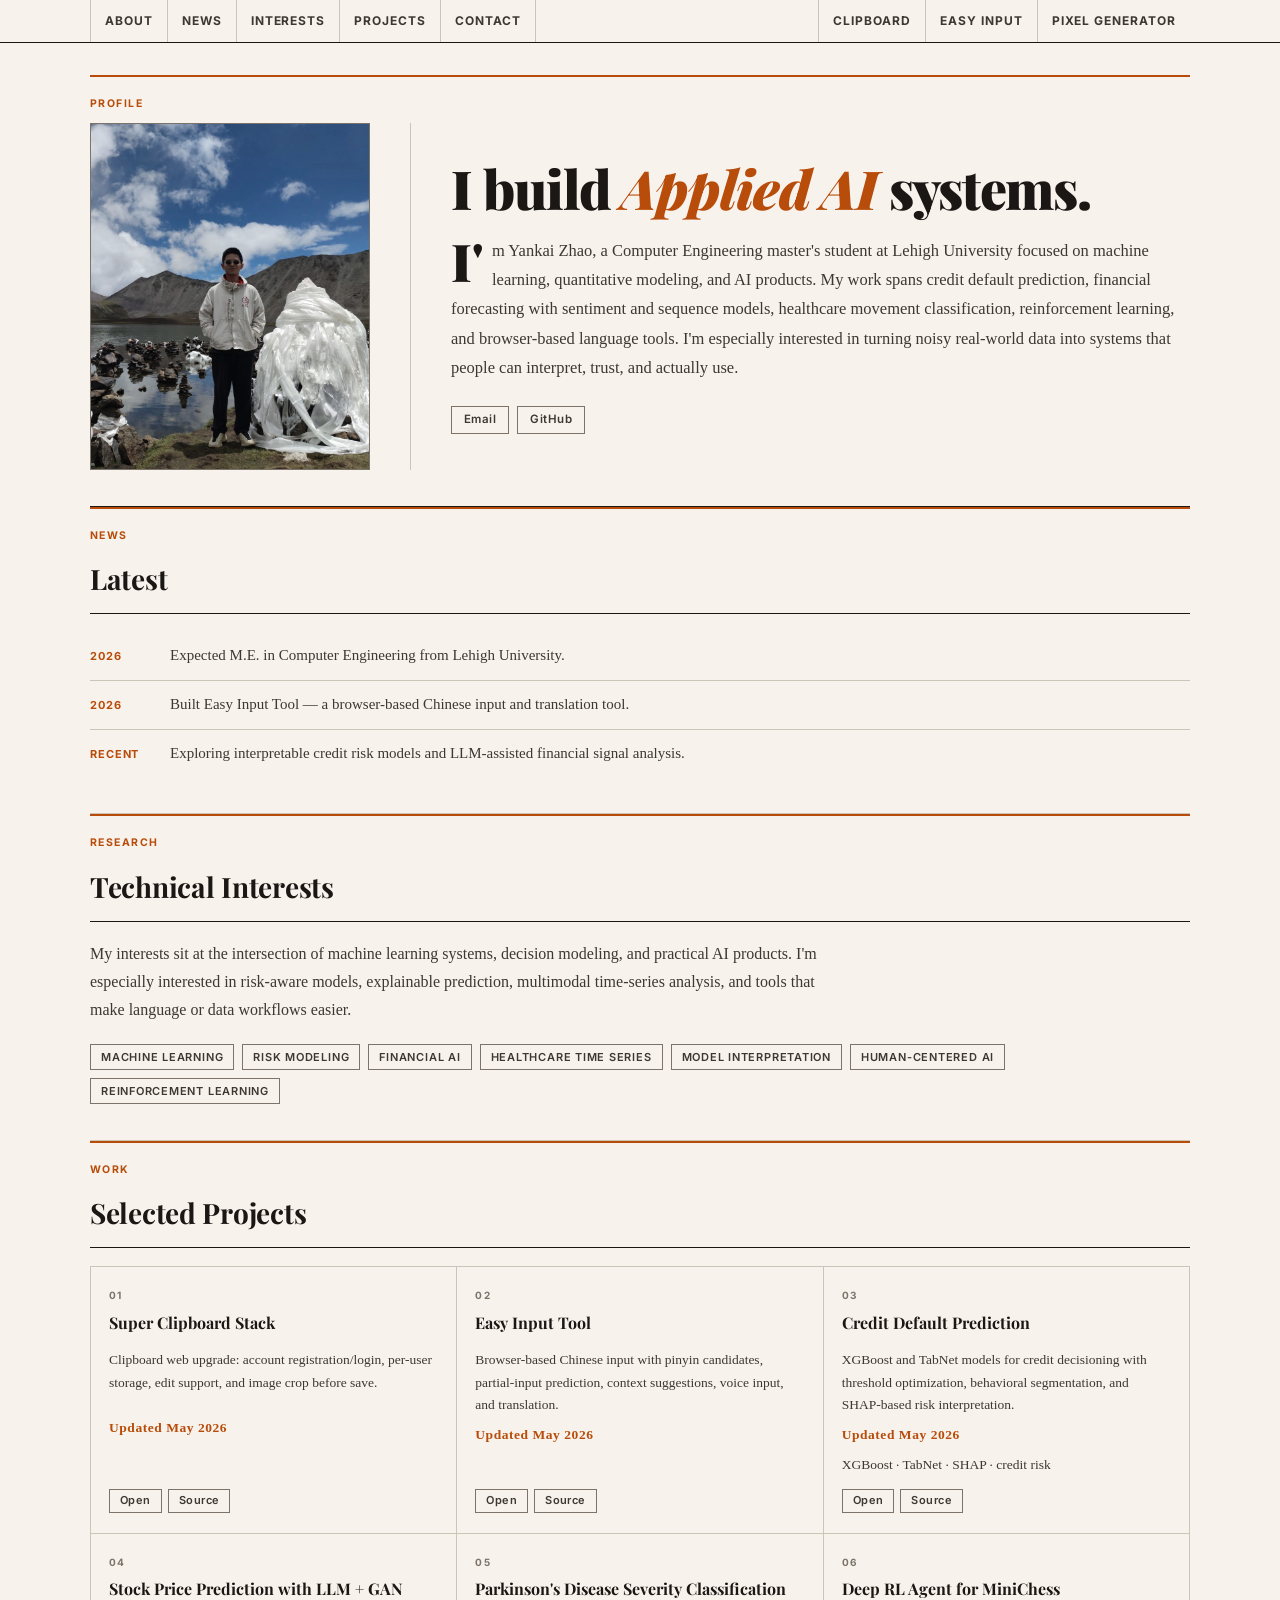
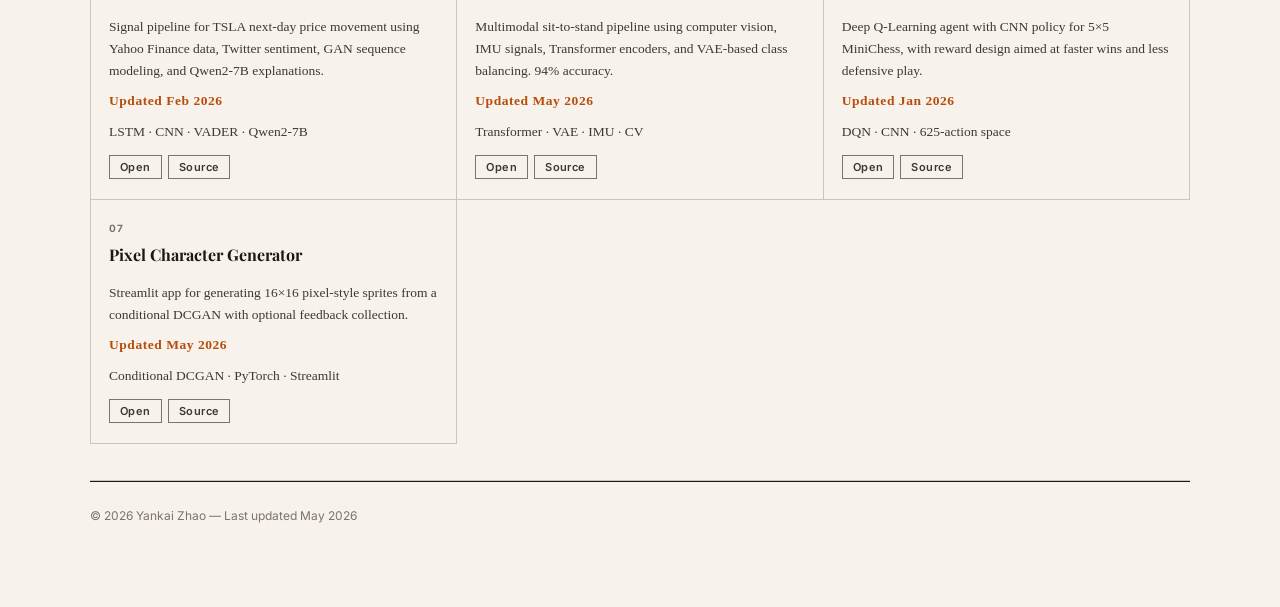
==== index.html @ a2db2d70 "Update Pixel Generator link text in tool dock Co-Authored-By: Claude Sonnet 4.6 <noreply@anthropic.c" ====
<!doctype html>
<html lang="en">
<head>
  <meta charset="utf-8">
  <meta name="viewport" content="width=device-width, initial-scale=1">
  <title>Yankai Zhao | Applied AI Systems</title>
  <meta name="description" content="Yankai Zhao is a Computer Engineering graduate student at Lehigh University building applied AI systems, quantitative models, browser tools, financial forecasting workflows, healthcare time-series models, and pixel generation projects.">
  <meta name="author" content="Yankai Zhao">
  <meta name="robots" content="index, follow">
  <link rel="canonical" href="https://yankaizhao322.github.io/">
  <meta property="og:title" content="Yankai Zhao | Applied AI Systems">
  <meta property="og:description" content="Applied AI systems portfolio.">
  <meta property="og:type" content="website">
  <meta property="og:url" content="https://yankaizhao322.github.io/">
  <link rel="preconnect" href="https://fonts.googleapis.com">
  <link rel="preconnect" href="https://fonts.gstatic.com" crossorigin>
  <link href="https://fonts.googleapis.com/css2?family=Playfair+Display:ital,wght@0,400;0,600;0,700;0,900;1,400;1,700&family=Inter:wght@400;500;600;700&display=swap" rel="stylesheet">
  <style>
    :root {
      --paper:        #f7f3ec;
      --paper2:       #efe9de;
      --ink:          #1a1714;
      --ink2:         #3d3830;
      --muted:        #7d7368;
      --rule:         #ccc5b8;
      --rule-dark:    #7d7368;
      --accent:       #b84c0a;
      --accent-light: #fdf3ec;
      --heading-font: 'Playfair Display', Georgia, 'Times New Roman', serif;
      --body-font:    Georgia, 'Times New Roman', serif;
      --ui-font:      'Inter', system-ui, sans-serif;
    }

    *, *::before, *::after { box-sizing: border-box; margin: 0; padding: 0; }
    html { scroll-behavior: smooth; }

    body {
      min-height: 100vh;
      font-family: var(--body-font);
      font-size: 16px;
      line-height: 1.72;
      color: var(--ink);
      background: var(--paper);
      -webkit-font-smoothing: antialiased;
    }

    a { color: var(--accent); text-decoration: underline; text-decoration-thickness: 1px; text-underline-offset: 2px; }
    a:hover { color: var(--ink); }

    /* ── Masthead / banner at top ── */
    .masthead {
      border-top: 3px solid var(--ink);
      border-bottom: 1px solid var(--ink);
      padding: 18px 0 14px;
      text-align: center;
      margin-bottom: 0;
    }

    .masthead-date {
      font-family: var(--ui-font);
      font-size: 11px;
      font-weight: 600;
      letter-spacing: 0.12em;
      text-transform: uppercase;
      color: var(--muted);
      margin-bottom: 8px;
    }

    .masthead-title {
      font-family: var(--heading-font);
      font-size: clamp(40px, 6vw, 80px);
      font-weight: 900;
      line-height: 0.95;
      letter-spacing: -0.01em;
      color: var(--ink);
    }

    .masthead-rule {
      height: 1px;
      background: var(--ink);
      margin: 12px 0 8px;
    }

    .masthead-tagline {
      font-family: var(--ui-font);
      font-size: 11px;
      font-weight: 500;
      letter-spacing: 0.1em;
      text-transform: uppercase;
      color: var(--muted);
    }

    /* ── Nav bar ── */
    .navbar {
      border-bottom: 1px solid var(--ink);
      padding: 0;
    }

    .navbar-inner {
      width: min(1100px, calc(100vw - 48px));
      margin: 0 auto;
      display: flex;
      justify-content: space-between;
      align-items: center;
      height: 42px;
    }

    .nav {
      display: flex;
      gap: 0;
      font-family: var(--ui-font);
      font-size: 12px;
      font-weight: 700;
      letter-spacing: 0.08em;
      text-transform: uppercase;
    }

    .nav a {
      padding: 0 14px;
      height: 42px;
      display: flex;
      align-items: center;
      color: var(--ink2);
      text-decoration: none;
      border-right: 1px solid var(--rule);
      transition: background 120ms, color 120ms;
    }

    .nav a:first-child { border-left: 1px solid var(--rule); }

    .nav a:hover {
      background: var(--ink);
      color: var(--paper);
    }

/* ── Tool dock (inline in navbar) ── */
    .tool-dock {
      display: flex;
      flex-direction: row;
      gap: 0;
    }

    .tool-dock-label { display: none; }

    .tool-dock a {
      display: flex;
      align-items: center;
      padding: 0 14px;
      height: 42px;
      color: var(--ink2);
      font-family: var(--ui-font);
      font-size: 12px;
      font-weight: 700;
      letter-spacing: 0.08em;
      text-transform: uppercase;
      text-decoration: none;
      border-left: 1px solid var(--rule);
      white-space: nowrap;
      transition: background 120ms, color 120ms;
    }

    .tool-dock a:hover { background: var(--accent); color: var(--paper); }

    /* ── Page wrapper ── */
    .site {
      width: min(1100px, calc(100vw - 48px));
      margin: 0 auto;
      padding: 0 0 80px;
    }

    /* ── Section label (like newspaper section heading) ── */
    .section-label {
      font-family: var(--ui-font);
      font-size: 10.5px;
      font-weight: 700;
      letter-spacing: 0.14em;
      text-transform: uppercase;
      color: var(--accent);
      padding: 18px 0 10px;
      border-top: 2px solid var(--accent);
      display: block;
    }

    /* ── Hero intro ── */
    .intro-section {
      border-bottom: 1px solid var(--ink);
      padding: 32px 0 36px;
    }

    .intro {
      display: grid;
      grid-template-columns: 280px 1fr;
      gap: 40px;
      align-items: stretch;
    }

    .portrait {
      width: 100%;
      height: 100%;
      min-height: 340px;
      object-fit: cover;
      object-position: center 28%;
      display: block;
      border: 1px solid var(--rule-dark);
      filter: grayscale(30%);
      transition: filter 400ms ease;
    }

    .portrait:hover { filter: grayscale(0%); }

    .intro-copy {
      display: flex;
      flex-direction: column;
      justify-content: center;
      border-left: 1px solid var(--rule);
      padding-left: 40px;
    }

    h1 {
      font-family: var(--heading-font);
      font-size: clamp(32px, 4.2vw, 58px);
      font-weight: 900;
      line-height: 1.06;
      letter-spacing: -0.02em;
      color: var(--ink);
      margin-bottom: 20px;
    }

    h1 em {
      font-style: italic;
      color: var(--accent);
    }

    .bio-text {
      font-family: var(--body-font);
      font-size: 16.5px;
      line-height: 1.78;
      color: var(--ink2);
      margin-bottom: 24px;
    }

    .bio-text::first-letter {
      font-family: var(--heading-font);
      font-size: 52px;
      font-weight: 900;
      float: left;
      line-height: 0.82;
      margin: 4px 8px 0 0;
      color: var(--ink);
    }

    .identity {
      margin-bottom: 14px;
      padding-bottom: 14px;
      border-bottom: 1px solid var(--rule);
    }

    .ident-name {
      font-family: var(--heading-font);
      font-size: 15px;
      font-weight: 700;
      color: var(--ink);
    }

    .ident-role {
      font-family: var(--ui-font);
      font-size: 12px;
      font-weight: 500;
      color: var(--muted);
      letter-spacing: 0.04em;
      margin-top: 2px;
    }

    .contact-links {
      display: flex;
      flex-wrap: wrap;
      gap: 8px;
    }

    .contact-links a {
      display: inline-flex;
      align-items: center;
      height: 28px;
      padding: 0 12px;
      background: transparent;
      border: 1px solid var(--rule-dark);
      color: var(--ink2);
      font-family: var(--ui-font);
      font-size: 11.5px;
      font-weight: 600;
      letter-spacing: 0.04em;
      text-decoration: none;
      transition: background 120ms, color 120ms, border-color 120ms;
    }

    .contact-links a:hover {
      background: var(--ink);
      color: var(--paper);
      border-color: var(--ink);
    }

    /* ── Generic section ── */
    .section {
      border-bottom: 1px solid var(--rule);
      padding-bottom: 36px;
      margin-bottom: 0;
    }

    h2 {
      font-family: var(--heading-font);
      font-size: 28px;
      font-weight: 700;
      letter-spacing: -0.01em;
      color: var(--ink);
      margin-bottom: 18px;
      padding-bottom: 10px;
      border-bottom: 1px solid var(--ink);
    }

    h3 {
      font-family: var(--heading-font);
      font-size: 16px;
      font-weight: 700;
      color: var(--ink);
      margin-bottom: 8px;
      line-height: 1.3;
    }

    .section-text {
      font-family: var(--body-font);
      font-size: 16px;
      line-height: 1.76;
      color: var(--ink2);
      max-width: 760px;
      margin-bottom: 20px;
    }

    /* ── News ── */
    .news { display: flex; flex-direction: column; }

    .news-item {
      display: grid;
      grid-template-columns: 64px 1fr;
      gap: 16px;
      align-items: baseline;
      padding: 11px 0;
      border-bottom: 1px solid var(--rule);
      font-family: var(--body-font);
      font-size: 15px;
      color: var(--ink2);
    }

    .news-item:last-child { border-bottom: none; }

    .date {
      font-family: var(--ui-font);
      font-size: 11px;
      font-weight: 700;
      letter-spacing: 0.08em;
      text-transform: uppercase;
      color: var(--accent);
      padding-top: 2px;
    }

    /* ── Tags ── */
    .tags { display: flex; flex-wrap: wrap; gap: 8px; }

    .tag {
      display: inline-flex;
      align-items: center;
      height: 26px;
      padding: 0 10px;
      background: transparent;
      border: 1px solid var(--rule-dark);
      color: var(--ink2);
      font-family: var(--ui-font);
      font-size: 11px;
      font-weight: 600;
      letter-spacing: 0.07em;
      text-transform: uppercase;
      transition: background 120ms, color 120ms;
    }

    .tag:hover {
      background: var(--ink);
      color: var(--paper);
      border-color: var(--ink);
    }

    /* ── Projects grid ── */
    .grid {
      display: grid;
      grid-template-columns: repeat(3, 1fr);
      gap: 0;
      border-top: 1px solid var(--rule);
      border-left: 1px solid var(--rule);
    }

    .project {
      display: flex;
      flex-direction: column;
      gap: 8px;
      padding: 20px 18px;
      border-right: 1px solid var(--rule);
      border-bottom: 1px solid var(--rule);
      background: var(--paper);
      transition: background 150ms;
    }

    .project:hover { background: var(--accent-light); }

    .project-num {
      font-family: var(--ui-font);
      font-size: 10px;
      font-weight: 700;
      letter-spacing: 0.12em;
      text-transform: uppercase;
      color: var(--muted);
    }

    .project p {
      font-family: var(--body-font);
      font-size: 13.5px;
      line-height: 1.65;
      color: var(--ink2);
      flex: 1;
    }

    .meta {
      font-family: var(--ui-font);
      font-size: 11px;
      color: var(--muted);
      line-height: 1.5;
    }

    .meta.updated {
      font-weight: 700;
      color: var(--accent);
      letter-spacing: 0.04em;
    }

    .project-actions {
      display: flex;
      flex-wrap: wrap;
      gap: 6px;
      margin-top: 4px;
    }

    .project-link {
      display: inline-flex;
      align-items: center;
      height: 24px;
      padding: 0 10px;
      background: transparent;
      border: 1px solid var(--rule-dark);
      color: var(--ink2);
      font-family: var(--ui-font);
      font-size: 11px;
      font-weight: 600;
      letter-spacing: 0.04em;
      text-decoration: none;
      transition: background 120ms, color 120ms, border-color 120ms;
    }

    .project-link:hover {
      background: var(--accent);
      border-color: var(--accent);
      color: var(--paper);
    }

    /* ── Footer ── */
    footer {
      padding-top: 24px;
      font-family: var(--ui-font);
      font-size: 12px;
      color: var(--muted);
      border-top: 1px solid var(--ink);
    }

    /* ── Responsive ── */
    @media (max-width: 960px) {
      .intro { grid-template-columns: 1fr; gap: 24px; align-items: start; }
      .intro-copy { border-left: none; padding-left: 0; border-top: 1px solid var(--rule); padding-top: 24px; }
      .portrait { width: min(280px, 100%); height: auto; aspect-ratio: 4/5; }
      .tool-dock { display: none; }
      .grid { grid-template-columns: repeat(2, 1fr); }
    }

    @media (max-width: 640px) {
      .site, .navbar-inner { width: calc(100vw - 32px); }
      .nav a { padding: 0 10px; }
      .grid { grid-template-columns: 1fr; }
    }
  </style>
</head>
<body>

  <!-- Nav -->
  <div class="navbar">
    <div class="navbar-inner">
      <nav class="nav" aria-label="Primary">
        <a href="#bio">About</a>
        <a href="#news">News</a>
        <a href="#research">Interests</a>
        <a href="#projects">Projects</a>
        <a href="#contact">Contact</a>
      </nav>
      <aside class="tool-dock" aria-label="Tools">
        <span class="tool-dock-label">Tools</span>
        <a href="https://yankaizhao322.github.io/clipboard/">Clipboard</a>
        <a href="https://yankaizhao322.github.io/Easy-Input-Tool/">Easy Input</a>
        <a href="https://pixel-style-character-generator.streamlit.app/">Pixel Generator</a>
      </aside>
    </div>
  </div>

  <main class="site">

    <!-- Hero -->
    <section class="intro-section" id="bio">
      <span class="section-label">Profile</span>
      <div class="intro">
        <img class="portrait" src="./assets/yankai-zhao.jpg" alt="Yankai Zhao">
        <div class="intro-copy">
          <h1>I build <em>Applied</em> <em>AI</em> systems.</h1>
          <p class="bio-text">
            I'm Yankai Zhao, a Computer Engineering master's student at Lehigh University focused on
            machine learning, quantitative modeling, and AI products. My work spans credit default
            prediction, financial forecasting with sentiment and sequence models, healthcare movement
            classification, reinforcement learning, and browser-based language tools. I'm especially
            interested in turning noisy real-world data into systems that people can interpret, trust,
            and actually use.
          </p>
<div class="contact-links" id="contact">
            <a href="mailto:zhaoyankai18514473503@gmail.com">Email</a>
            <a href="https://github.com/yankaizhao322">GitHub</a>
          </div>
        </div>
      </div>
    </section>

    <!-- News -->
    <section class="section" id="news">
      <span class="section-label">News</span>
      <h2>Latest</h2>
      <div class="news">
        <div class="news-item">
          <span class="date">2026</span>
          <span>Expected M.E. in Computer Engineering from Lehigh University.</span>
        </div>
        <div class="news-item">
          <span class="date">2026</span>
          <span>Built Easy Input Tool — a browser-based Chinese input and translation tool.</span>
        </div>
        <div class="news-item">
          <span class="date">Recent</span>
          <span>Exploring interpretable credit risk models and LLM-assisted financial signal analysis.</span>
        </div>
      </div>
    </section>

    <!-- Research interests -->
    <section class="section" id="research">
      <span class="section-label">Research</span>
      <h2>Technical Interests</h2>
      <p class="section-text">
        My interests sit at the intersection of machine learning systems, decision modeling, and
        practical AI products. I'm especially interested in risk-aware models, explainable prediction,
        multimodal time-series analysis, and tools that make language or data workflows easier.
      </p>
      <div class="tags">
        <span class="tag">Machine learning</span>
        <span class="tag">Risk modeling</span>
        <span class="tag">Financial AI</span>
        <span class="tag">Healthcare time series</span>
        <span class="tag">Model interpretation</span>
        <span class="tag">Human-centered AI</span>
        <span class="tag">Reinforcement learning</span>
      </div>
    </section>

    <!-- Projects -->
    <section class="section" id="projects">
      <span class="section-label">Work</span>
      <h2>Selected Projects</h2>
      <div class="grid">

        <article class="project">
          <span class="project-num">01</span>
          <h3>Super Clipboard Stack</h3>
          <p>Clipboard web upgrade: account registration/login, per-user storage, edit support, and image crop before save.</p>
          <p class="meta updated">Updated May 2026</p>
          <div class="project-actions">
            <a class="project-link" href="https://yankaizhao322.github.io/clipboard/">Open</a>
            <a class="project-link" href="https://github.com/yankaizhao322/SuperClipboardStack">Source</a>
          </div>
        </article>

        <article class="project">
          <span class="project-num">02</span>
          <h3>Easy Input Tool</h3>
          <p>Browser-based Chinese input with pinyin candidates, partial-input prediction, context suggestions, voice input, and translation.</p>
          <p class="meta updated">Updated May 2026</p>
          <div class="project-actions">
            <a class="project-link" href="https://yankaizhao322.github.io/Easy-Input-Tool/">Open</a>
            <a class="project-link" href="https://github.com/yankaizhao322/Easy-Input-Tool">Source</a>
          </div>
        </article>

        <article class="project">
          <span class="project-num">03</span>
          <h3>Credit Default Prediction</h3>
          <p>XGBoost and TabNet models for credit decisioning with threshold optimization, behavioral segmentation, and SHAP-based risk interpretation.</p>
          <p class="meta updated">Updated May 2026</p>
          <p class="meta">XGBoost · TabNet · SHAP · credit risk</p>
          <div class="project-actions">
            <a class="project-link" href="./coming-soon.html?project=credit-default-prediction">Open</a>
            <a class="project-link" href="https://github.com/yankaizhao322/Credit-Default-Risk-Prediction">Source</a>
          </div>
        </article>

        <article class="project">
          <span class="project-num">04</span>
          <h3>Stock Price Prediction with LLM + GAN</h3>
          <p>Signal pipeline for TSLA next-day price movement using Yahoo Finance data, Twitter sentiment, GAN sequence modeling, and Qwen2-7B explanations.</p>
          <p class="meta updated">Updated Feb 2026</p>
          <p class="meta">LSTM · CNN · VADER · Qwen2-7B</p>
          <div class="project-actions">
            <a class="project-link" href="./coming-soon.html?project=stock-price-prediction">Open</a>
            <a class="project-link" href="https://github.com/yankaizhao322/stock-prediction-with-LLM-and-Deep-Learning">Source</a>
          </div>
        </article>

        <article class="project">
          <span class="project-num">05</span>
          <h3>Parkinson's Disease Severity Classification</h3>
          <p>Multimodal sit-to-stand pipeline using computer vision, IMU signals, Transformer encoders, and VAE-based class balancing. 94% accuracy.</p>
          <p class="meta updated">Updated May 2026</p>
          <p class="meta">Transformer · VAE · IMU · CV</p>
          <div class="project-actions">
            <a class="project-link" href="./coming-soon.html?project=parkinsons-severity-classification">Open</a>
            <a class="project-link" href="https://github.com/yankaizhao322/Parkinson-s-Patients">Source</a>
          </div>
        </article>

        <article class="project">
          <span class="project-num">06</span>
          <h3>Deep RL Agent for MiniChess</h3>
          <p>Deep Q-Learning agent with CNN policy for 5×5 MiniChess, with reward design aimed at faster wins and less defensive play.</p>
          <p class="meta updated">Updated Jan 2026</p>
          <p class="meta">DQN · CNN · 625-action space</p>
          <div class="project-actions">
            <a class="project-link" href="./coming-soon.html?project=minichess-agent">Open</a>
            <a class="project-link" href="https://github.com/yankaizhao322/MiniChess_Agent">Source</a>
          </div>
        </article>

        <article class="project">
          <span class="project-num">07</span>
          <h3>Pixel Character Generator</h3>
          <p>Streamlit app for generating 16×16 pixel-style sprites from a conditional DCGAN with optional feedback collection.</p>
          <p class="meta updated">Updated May 2026</p>
          <p class="meta">Conditional DCGAN · PyTorch · Streamlit</p>
          <div class="project-actions">
            <a class="project-link" href="https://pixel-style-character-generator.streamlit.app/">Open</a>
            <a class="project-link" href="https://github.com/yankaizhao322/Pixel_Style_Character_Generator">Source</a>
          </div>
        </article>

      </div>
    </section>

    <footer>
      <span>© 2026 Yankai Zhao — Last updated May 2026</span>
    </footer>

  </main>
</body>
</html>
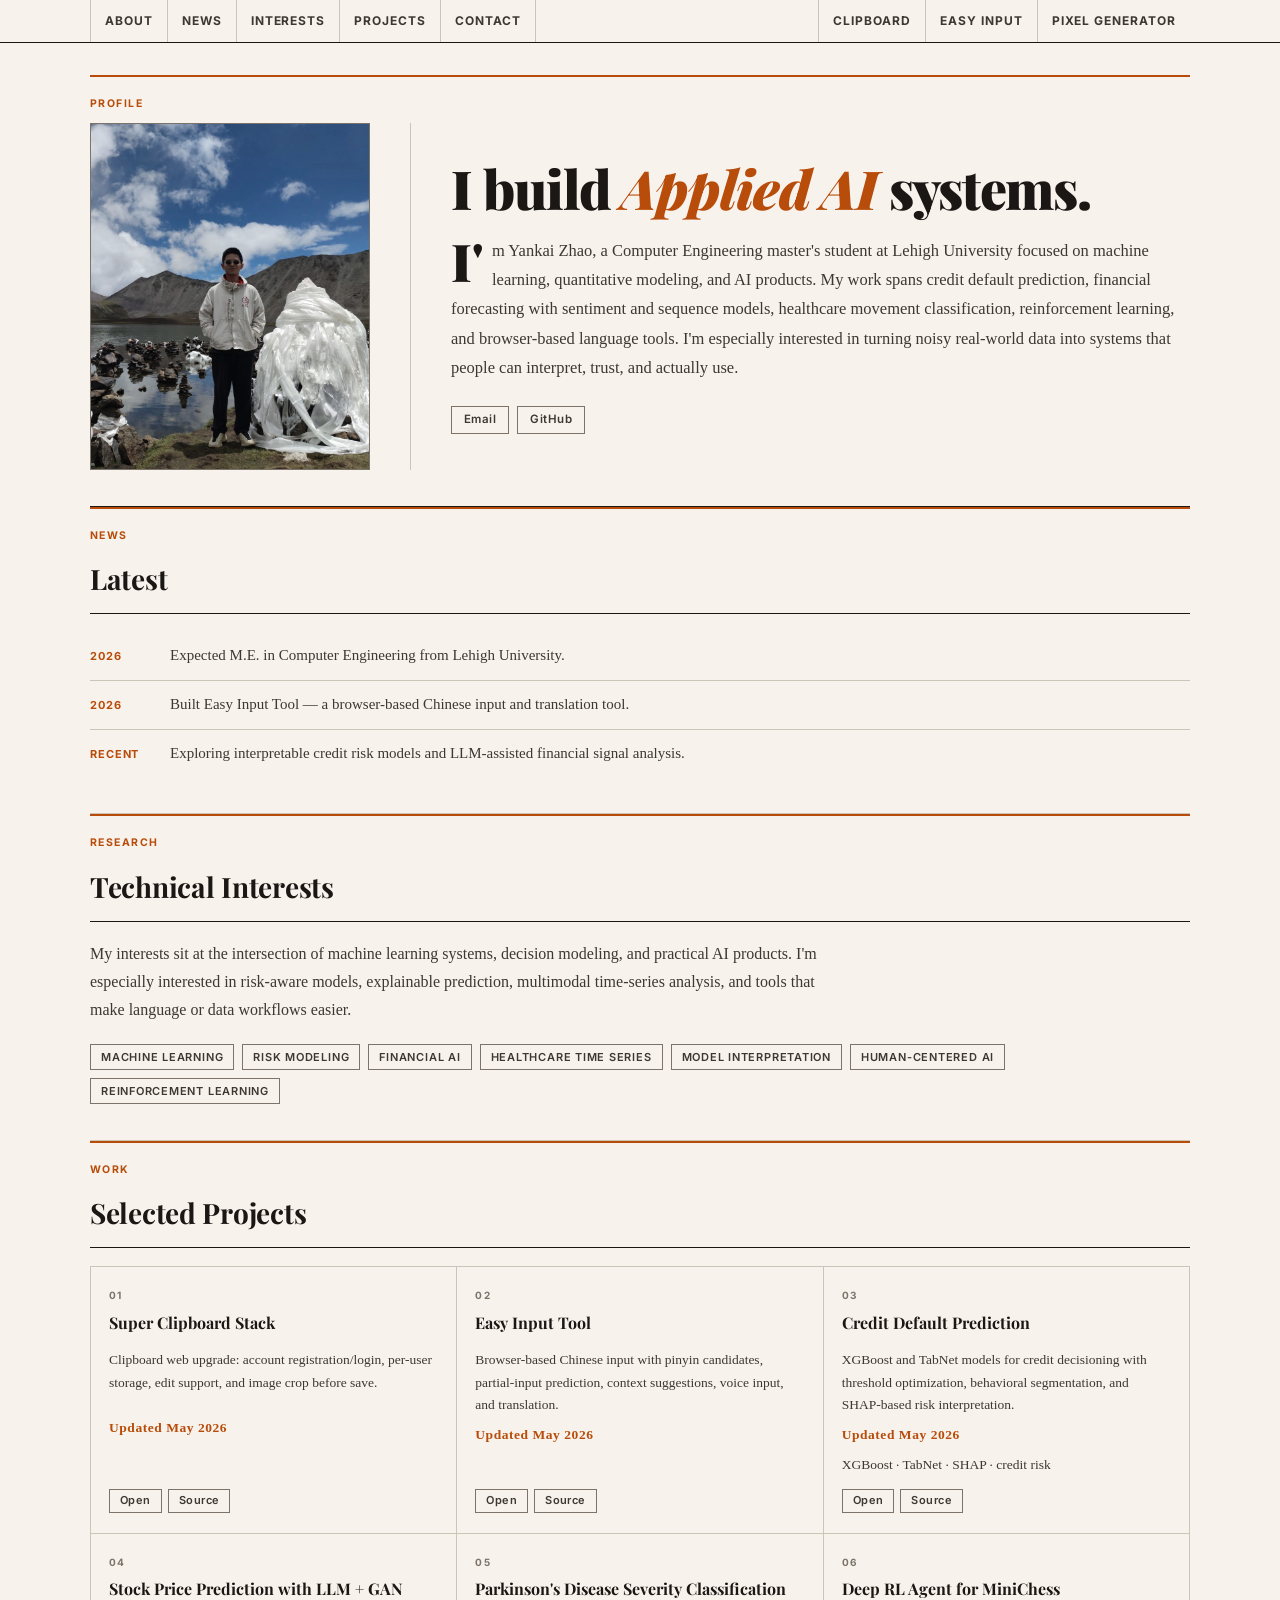
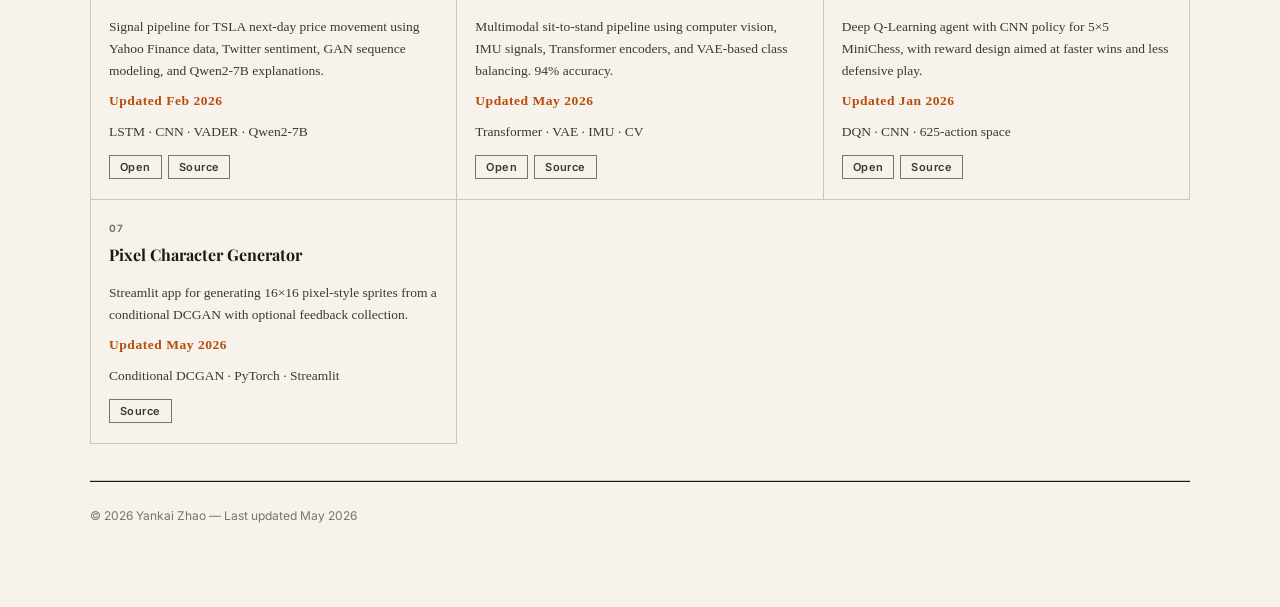
==== commit 44a63250: "Update index.html" ====
--- a/index.html
+++ b/index.html
@@ -509,7 +509,7 @@
         <span class="tool-dock-label">Tools</span>
         <a href="https://yankaizhao322.github.io/clipboard/">Clipboard</a>
         <a href="https://yankaizhao322.github.io/Easy-Input-Tool/">Easy Input</a>
-        <a href="https://pixel-style-character-generator.streamlit.app/">Pixel Generator</a>
+        <a href="https://yankaizhao322.github.io/pixel-generator/">Pixel Generator</a>
       </aside>
     </div>
   </div>
@@ -662,7 +662,7 @@
           <p class="meta updated">Updated May 2026</p>
           <p class="meta">Conditional DCGAN · PyTorch · Streamlit</p>
           <div class="project-actions">
-            <a class="project-link" href="https://pixel-style-character-generator.streamlit.app/">Open</a>
+            <!-- <a class="project-link" href="https://pixel-style-character-generator.streamlit.app/">Open</a> -->
             <a class="project-link" href="https://github.com/yankaizhao322/Pixel_Style_Character_Generator">Source</a>
           </div>
         </article>
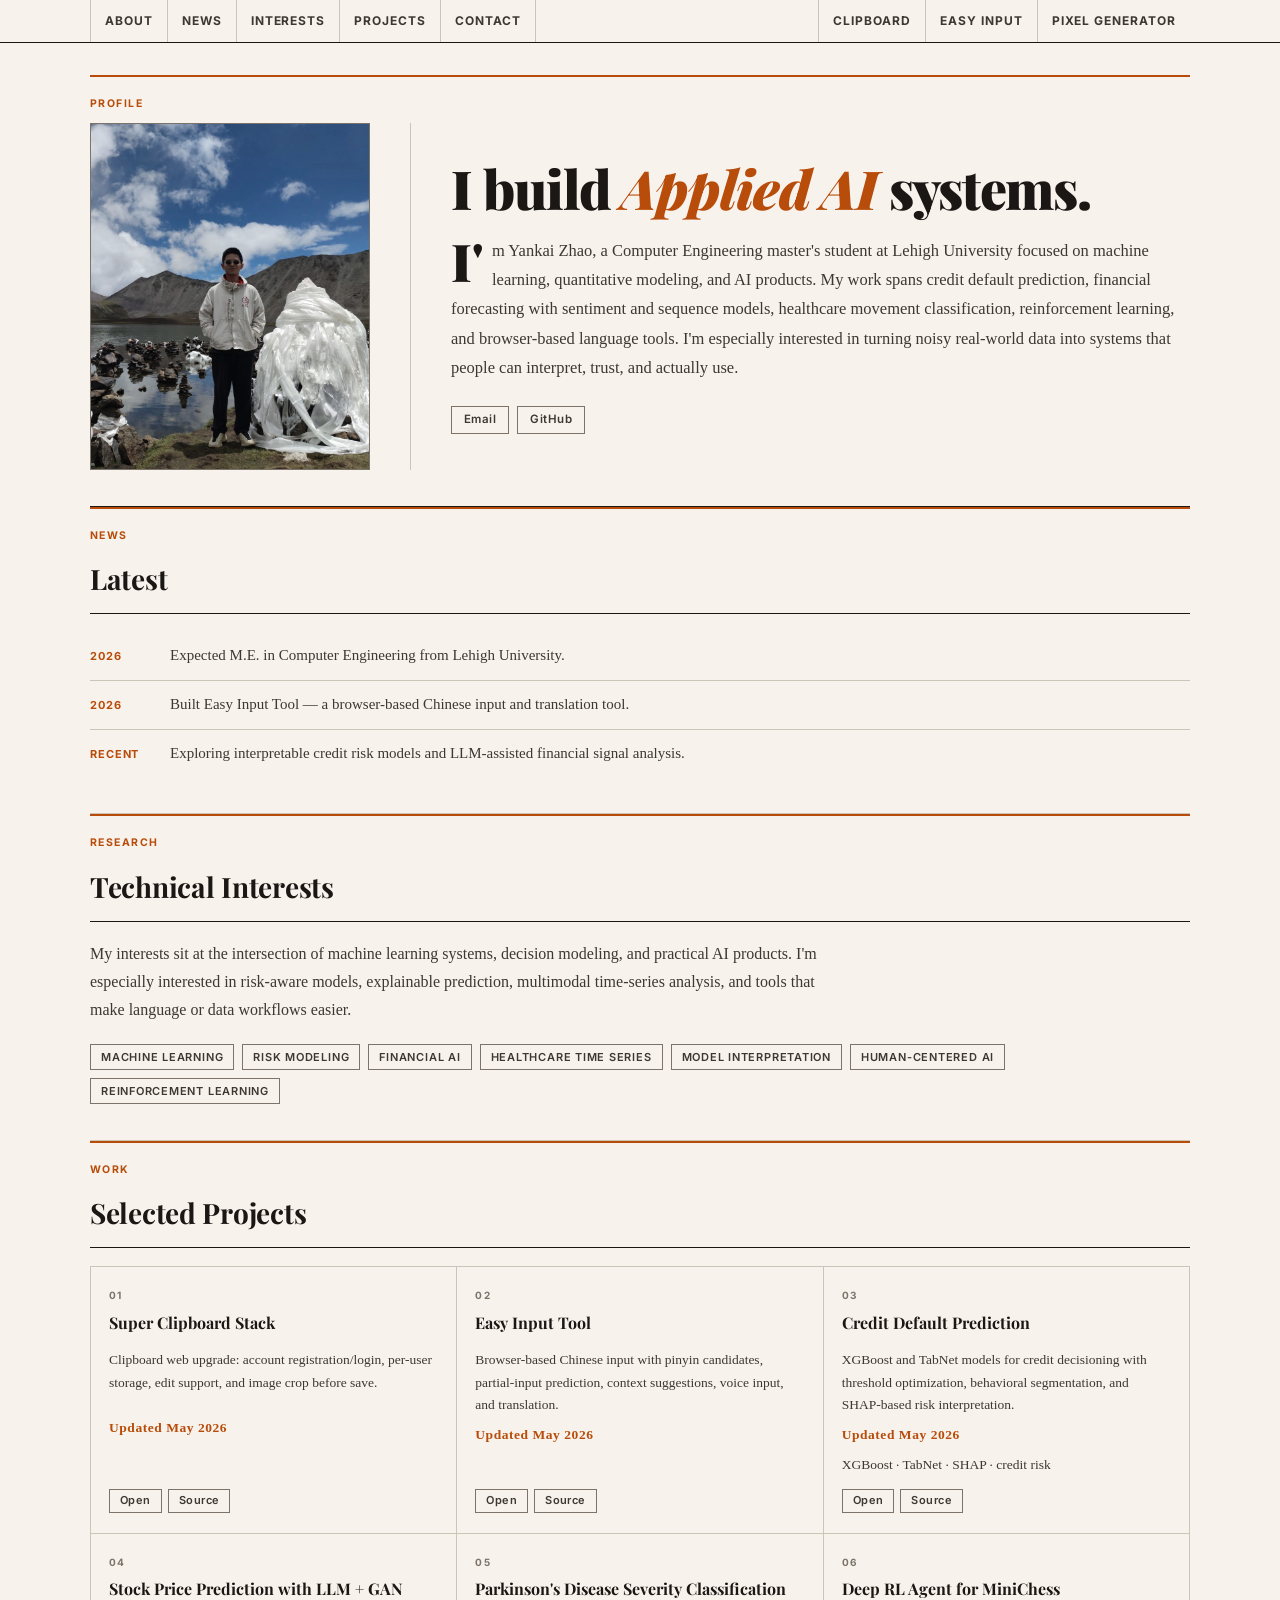
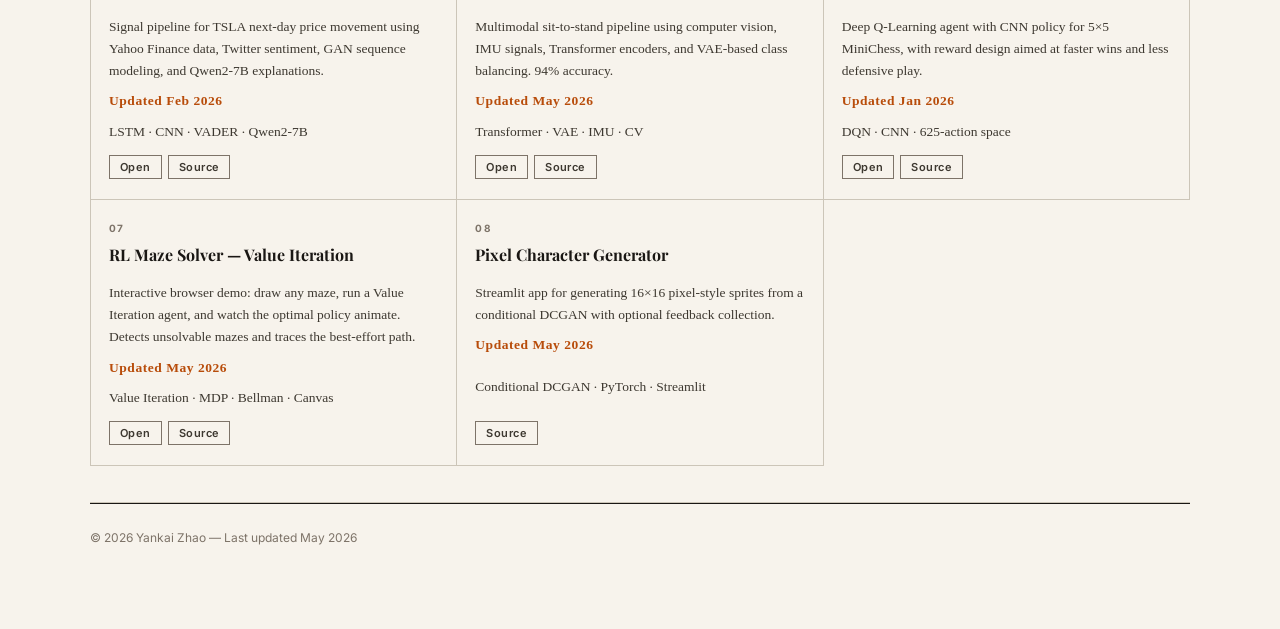
==== commit 0872fa8a: "Add interactive RL Maze Solver page and project card Adds rl-maze.html — a browser-based Value Itera" ====
--- a/index.html
+++ b/index.html
@@ -657,6 +657,18 @@
 
         <article class="project">
           <span class="project-num">07</span>
+          <h3>RL Maze Solver — Value Iteration</h3>
+          <p>Interactive browser demo: draw any maze, run a Value Iteration agent, and watch the optimal policy animate. Detects unsolvable mazes and traces the best-effort path.</p>
+          <p class="meta updated">Updated May 2026</p>
+          <p class="meta">Value Iteration · MDP · Bellman · Canvas</p>
+          <div class="project-actions">
+            <a class="project-link" href="./rl-maze.html">Open</a>
+            <a class="project-link" href="https://github.com/yankaizhao322/Reinforcement-Learning-Maze">Source</a>
+          </div>
+        </article>
+
+        <article class="project">
+          <span class="project-num">08</span>
           <h3>Pixel Character Generator</h3>
           <p>Streamlit app for generating 16×16 pixel-style sprites from a conditional DCGAN with optional feedback collection.</p>
           <p class="meta updated">Updated May 2026</p>
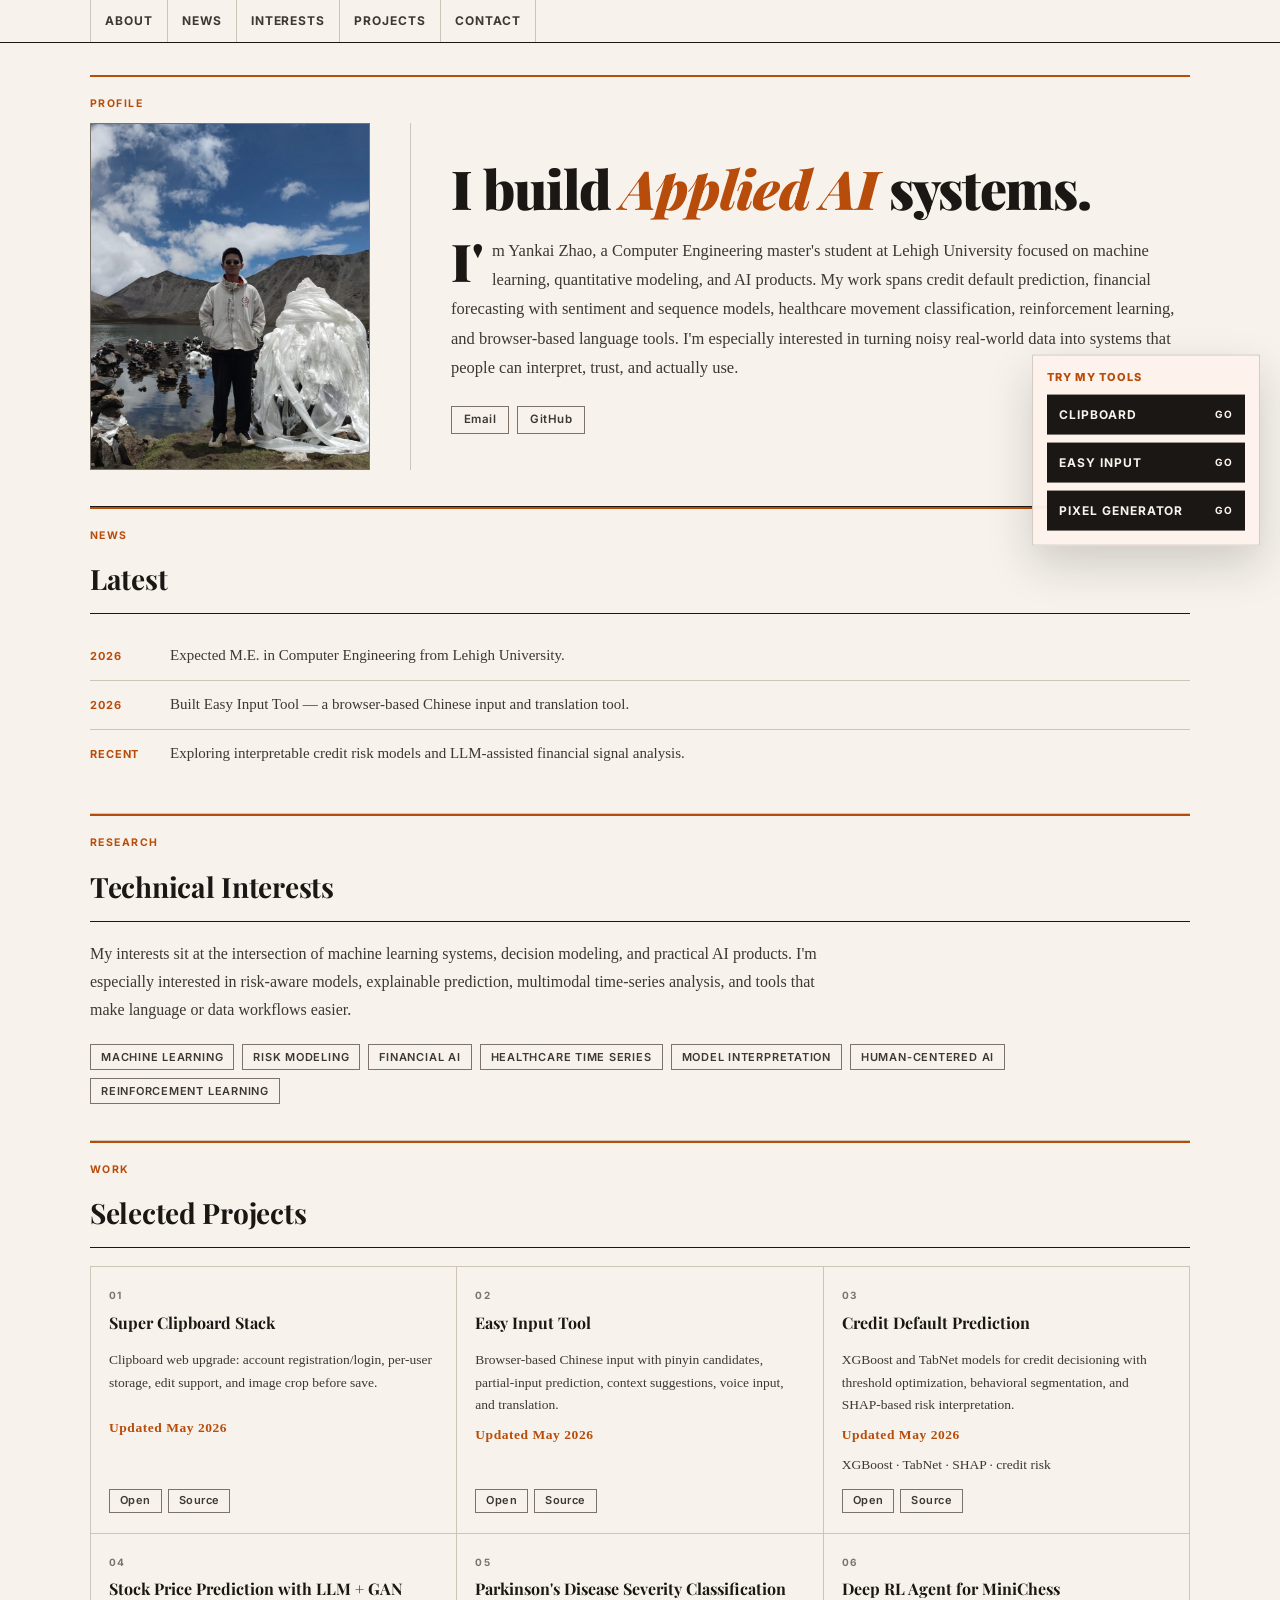
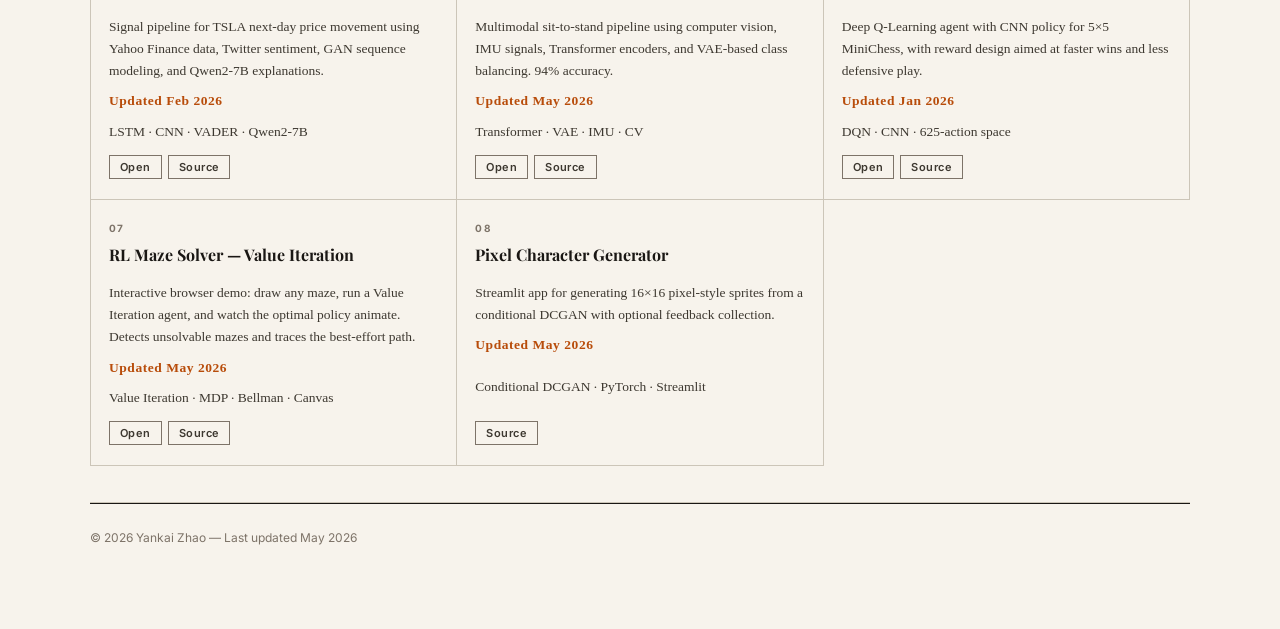
==== commit 5da576d0: "Replace tool dock with floating sidebar" ====
--- a/index.html
+++ b/index.html
@@ -8,8 +8,8 @@
   <meta name="author" content="Yankai Zhao">
   <meta name="robots" content="index, follow">
   <link rel="canonical" href="https://yankaizhao322.github.io/">
-  <meta property="og:title" content="Yankai Zhao | Applied AI Systems">
-  <meta property="og:description" content="Applied AI systems portfolio.">
+  <meta property="og:title" content="Yankai Zhao">
+  <meta property="og:description" content="Yankai Zhao's portfolio.">
   <meta property="og:type" content="website">
   <meta property="og:url" content="https://yankaizhao322.github.io/">
   <link rel="preconnect" href="https://fonts.googleapis.com">
@@ -133,33 +133,71 @@
       color: var(--paper);
     }
 
-/* ── Tool dock (inline in navbar) ── */
+    /* ── Floating tool dock ── */
     .tool-dock {
-      display: flex;
-      flex-direction: row;
-      gap: 0;
-    }
-
-    .tool-dock-label { display: none; }
+      position: fixed;
+      top: 50%;
+      right: 20px;
+      z-index: 20;
+      width: 228px;
+      padding: 14px;
+      border: 1px solid rgba(26, 23, 20, 0.18);
+      background: rgba(253, 243, 236, 0.97);
+      box-shadow: 0 18px 42px rgba(26, 23, 20, 0.18);
+      transform: translateY(-50%);
+      transition: transform 180ms ease, box-shadow 180ms ease, background 180ms ease;
+    }
+
+    .tool-dock:hover,
+    .tool-dock:focus-within {
+      transform: translateY(-50%) translateX(-4px);
+      background: #fff8f3;
+      box-shadow: 0 24px 56px rgba(26, 23, 20, 0.24);
+    }
+
+    .tool-dock-label {
+      display: block;
+      margin-bottom: 10px;
+      color: var(--accent);
+      font-family: var(--ui-font);
+      font-size: 11px;
+      font-weight: 800;
+      line-height: 1.35;
+      letter-spacing: 0.1em;
+      text-transform: uppercase;
+    }
 
     .tool-dock a {
       display: flex;
       align-items: center;
-      padding: 0 14px;
-      height: 42px;
-      color: var(--ink2);
+      justify-content: space-between;
+      min-height: 40px;
+      margin-top: 8px;
+      padding: 0 12px;
+      color: var(--paper);
+      background: var(--ink);
       font-family: var(--ui-font);
       font-size: 12px;
       font-weight: 700;
       letter-spacing: 0.08em;
       text-transform: uppercase;
       text-decoration: none;
-      border-left: 1px solid var(--rule);
       white-space: nowrap;
-      transition: background 120ms, color 120ms;
-    }
-
-    .tool-dock a:hover { background: var(--accent); color: var(--paper); }
+      transition: background 120ms, color 120ms, transform 120ms;
+    }
+
+    .tool-dock a::after {
+      content: "GO";
+      color: var(--accent-light);
+      font-size: 10px;
+    }
+
+    .tool-dock a:hover,
+    .tool-dock a:focus-visible {
+      background: var(--accent);
+      color: var(--paper);
+      transform: translateX(-2px);
+    }
 
     /* ── Page wrapper ── */
     .site {
@@ -482,7 +520,18 @@
       .intro { grid-template-columns: 1fr; gap: 24px; align-items: start; }
       .intro-copy { border-left: none; padding-left: 0; border-top: 1px solid var(--rule); padding-top: 24px; }
       .portrait { width: min(280px, 100%); height: auto; aspect-ratio: 4/5; }
-      .tool-dock { display: none; }
+      .tool-dock {
+        top: auto;
+        right: 16px;
+        bottom: 16px;
+        width: min(228px, calc(100vw - 32px));
+        transform: none;
+      }
+
+      .tool-dock:hover,
+      .tool-dock:focus-within {
+        transform: translateY(-2px);
+      }
       .grid { grid-template-columns: repeat(2, 1fr); }
     }
 
@@ -505,14 +554,15 @@
         <a href="#projects">Projects</a>
         <a href="#contact">Contact</a>
       </nav>
-      <aside class="tool-dock" aria-label="Tools">
-        <span class="tool-dock-label">Tools</span>
-        <a href="https://yankaizhao322.github.io/clipboard/">Clipboard</a>
-        <a href="https://yankaizhao322.github.io/Easy-Input-Tool/">Easy Input</a>
-        <a href="https://yankaizhao322.github.io/pixel-generator/">Pixel Generator</a>
-      </aside>
     </div>
   </div>
+
+  <aside class="tool-dock" aria-label="Try my tools">
+    <span class="tool-dock-label">Try my tools</span>
+    <a href="https://yankaizhao322.github.io/clipboard/">Clipboard</a>
+    <a href="https://yankaizhao322.github.io/Easy-Input-Tool/">Easy Input</a>
+    <a href="https://yankaizhao322.github.io/pixel-generator/">Pixel Generator</a>
+  </aside>
 
   <main class="site">
 
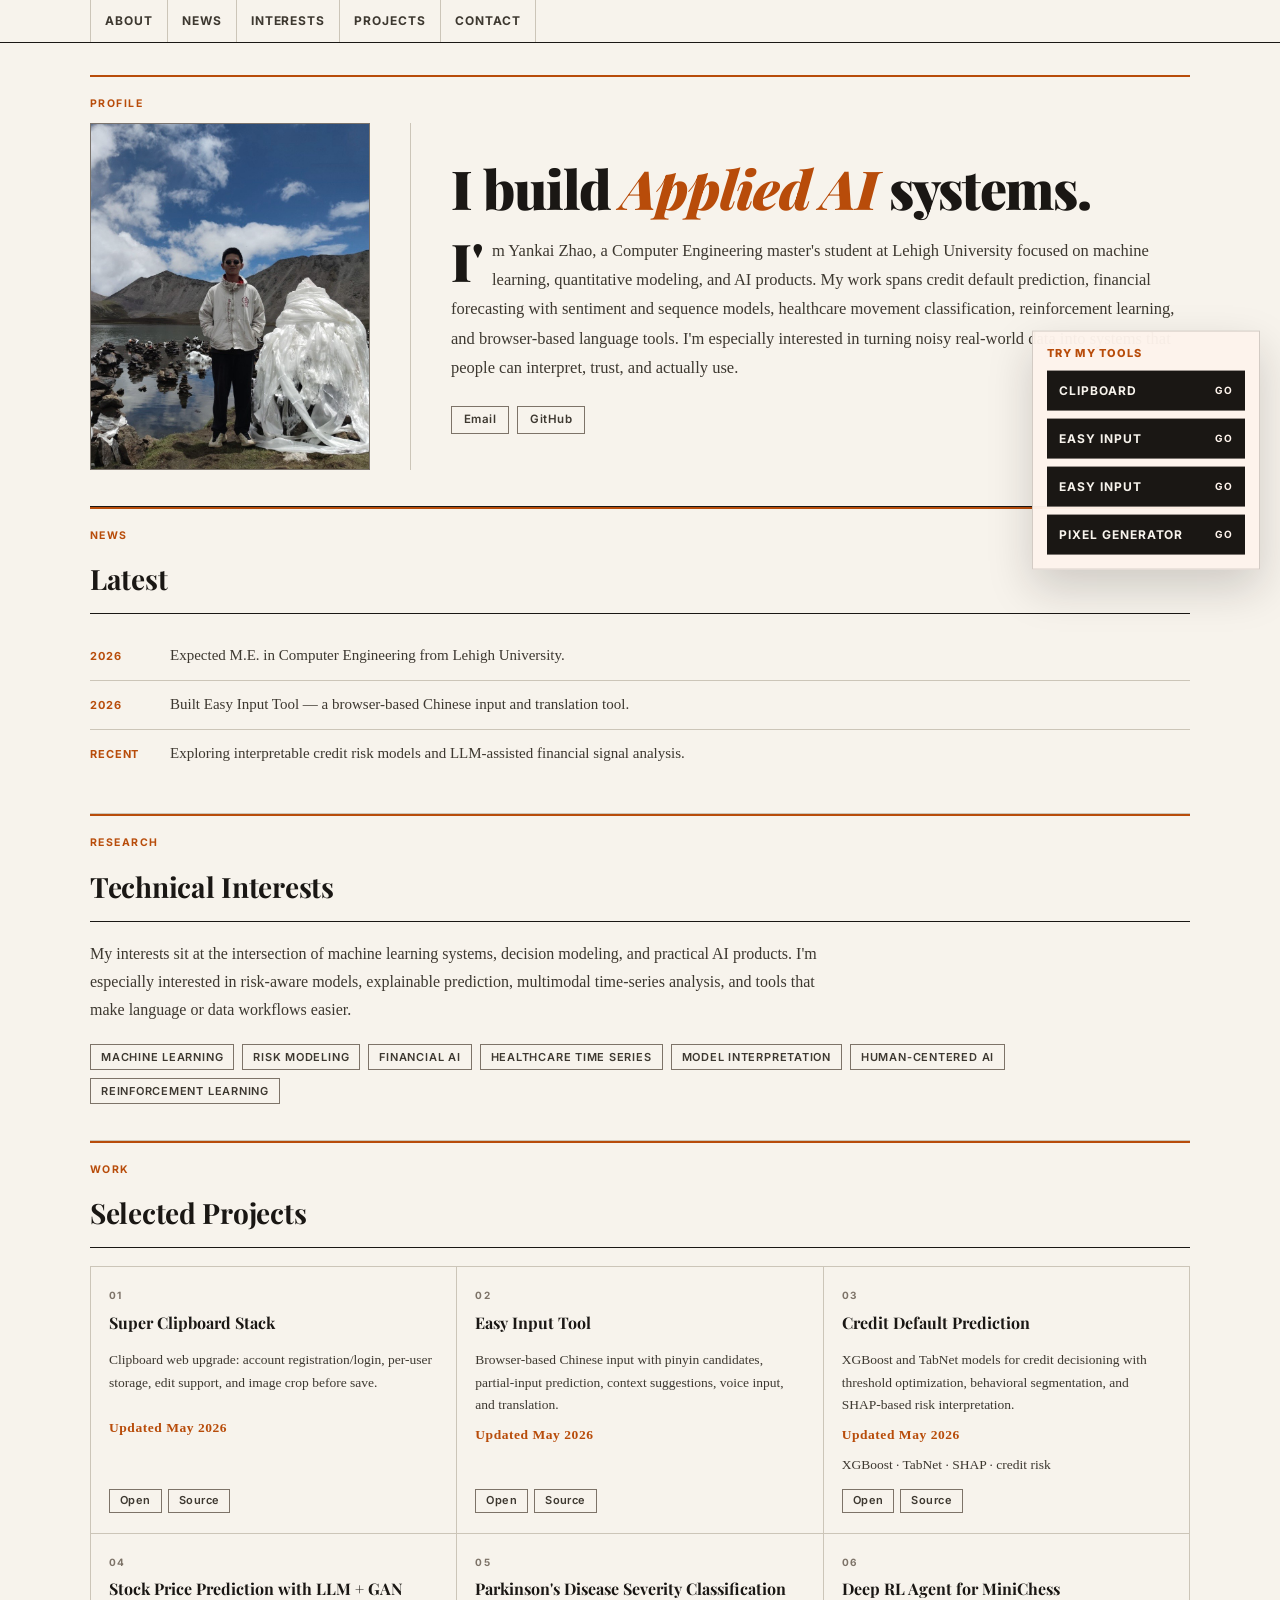
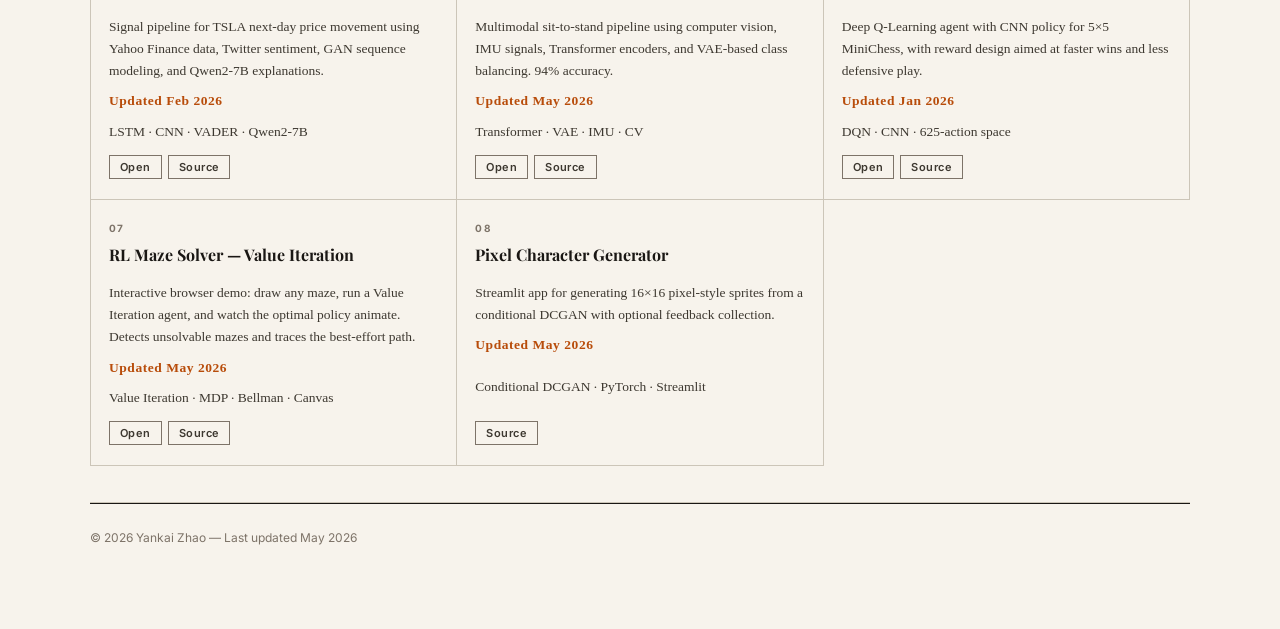
==== commit de9c2a70: "Add Easy Input link to tool dock" ====
--- a/index.html
+++ b/index.html
@@ -560,6 +560,7 @@
   <aside class="tool-dock" aria-label="Try my tools">
     <span class="tool-dock-label">Try my tools</span>
     <a href="https://yankaizhao322.github.io/clipboard/">Clipboard</a>
+    <a href="https://yankaizhao322.github.io/rl-maze.html/">Easy Input</a>
     <a href="https://yankaizhao322.github.io/Easy-Input-Tool/">Easy Input</a>
     <a href="https://yankaizhao322.github.io/pixel-generator/">Pixel Generator</a>
   </aside>
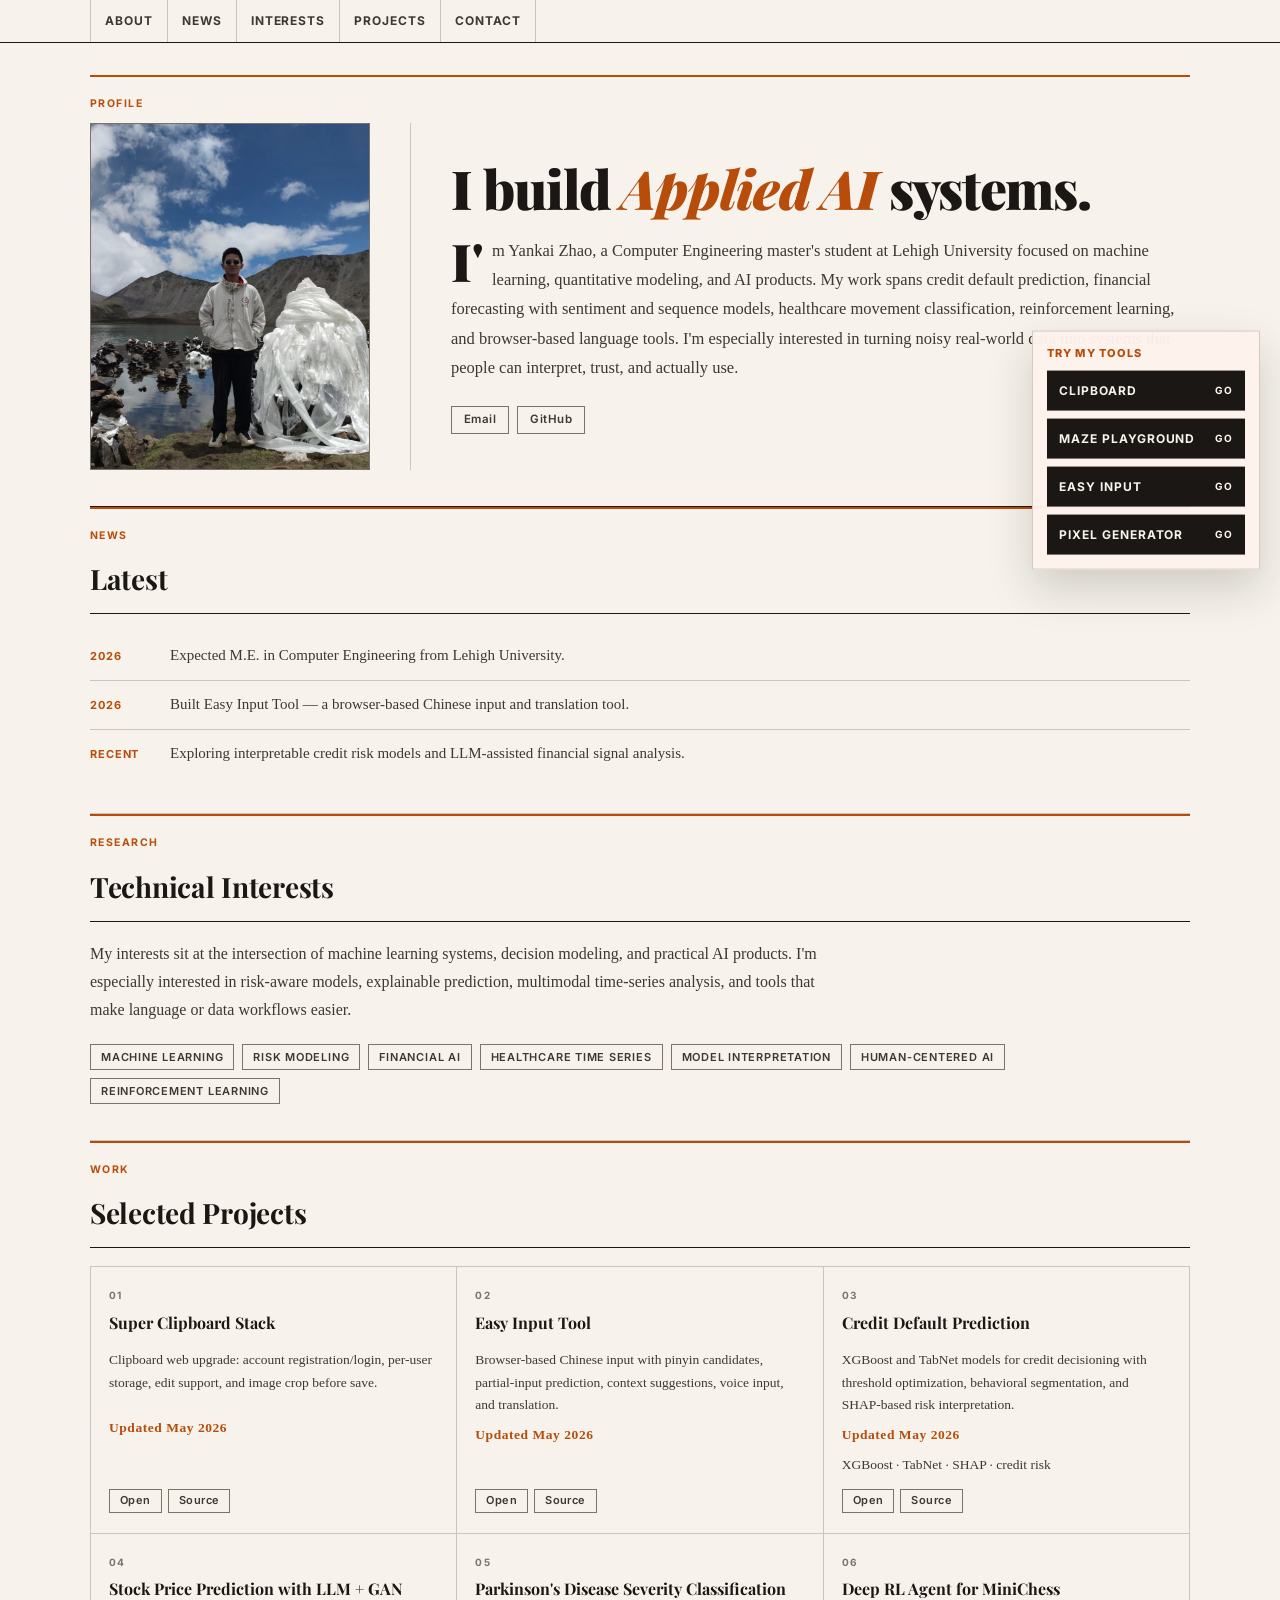
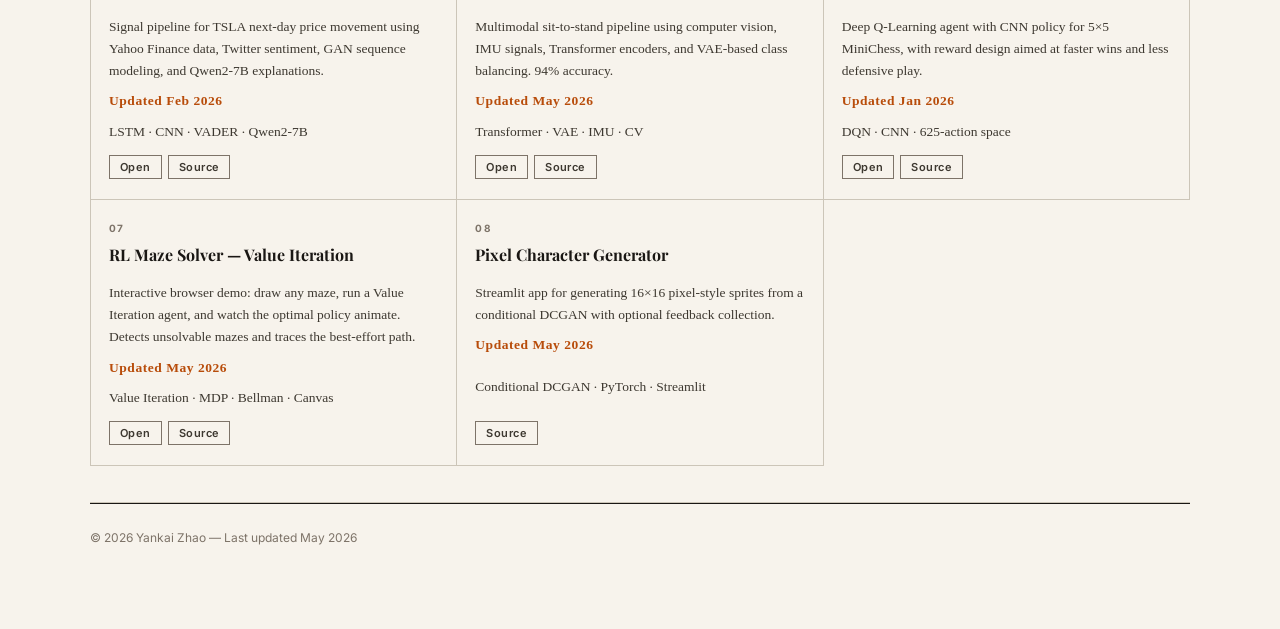
==== commit cea654b9: "Rename 'Easy Input' link to 'Maze Playground'" ====
--- a/index.html
+++ b/index.html
@@ -560,7 +560,7 @@
   <aside class="tool-dock" aria-label="Try my tools">
     <span class="tool-dock-label">Try my tools</span>
     <a href="https://yankaizhao322.github.io/clipboard/">Clipboard</a>
-    <a href="https://yankaizhao322.github.io/rl-maze.html/">Easy Input</a>
+    <a href="https://yankaizhao322.github.io/rl-maze.html/">Maze Playground</a>
     <a href="https://yankaizhao322.github.io/Easy-Input-Tool/">Easy Input</a>
     <a href="https://yankaizhao322.github.io/pixel-generator/">Pixel Generator</a>
   </aside>
